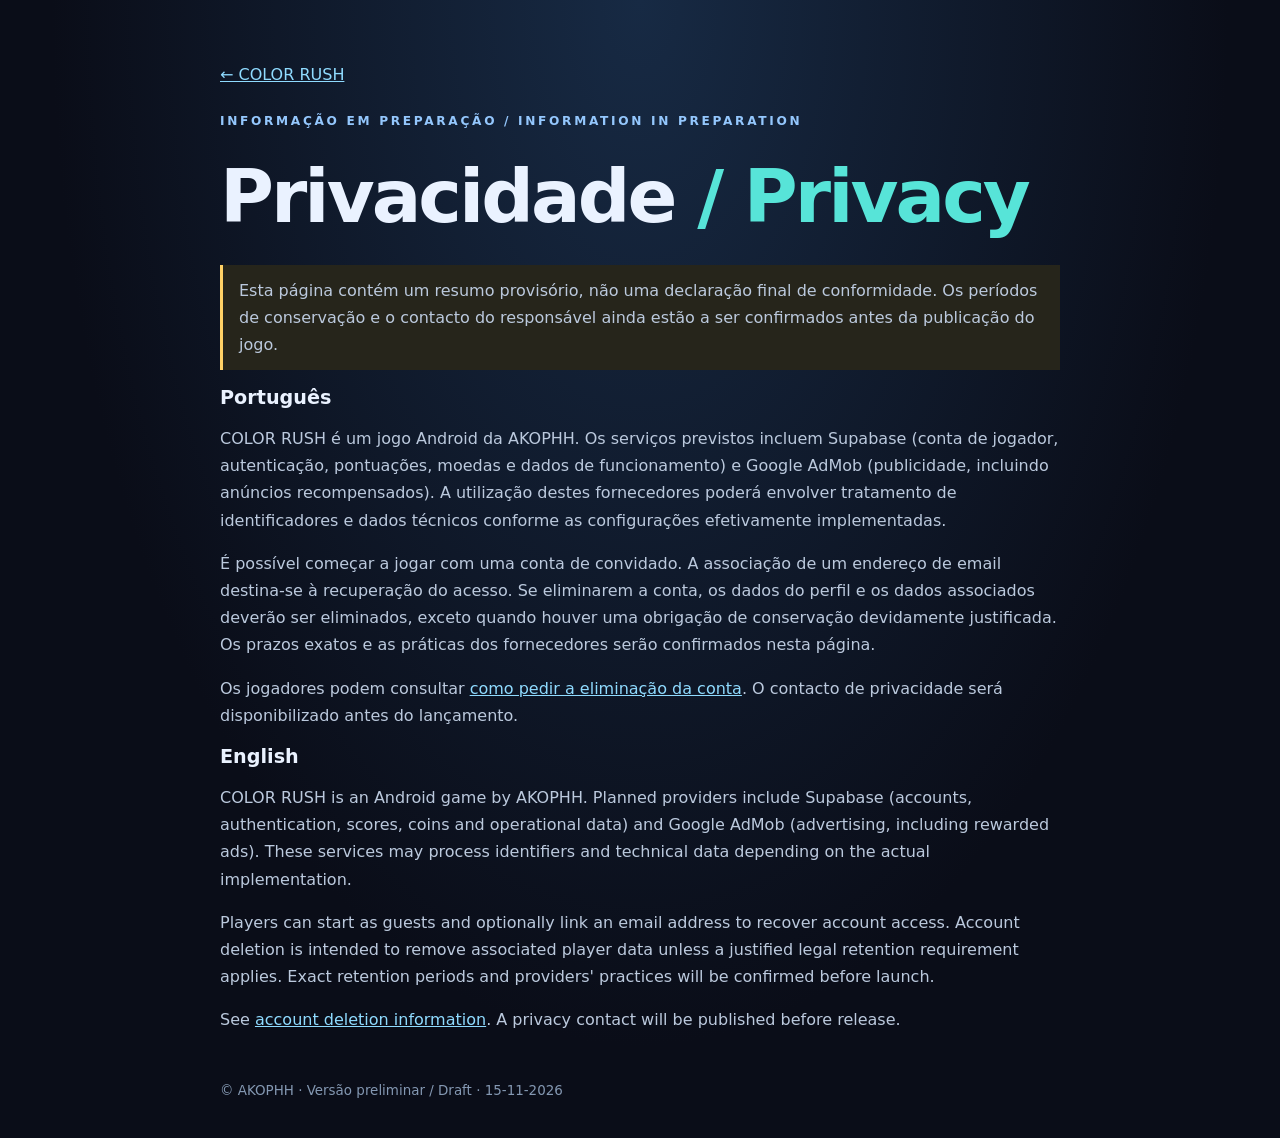
==== privacy.html @ 896869c4 "Prepare COLOR RUSH public support site: privacy.html" ====
<!doctype html><html lang="pt"><head><meta charset="utf-8"><meta name="viewport" content="width=device-width,initial-scale=1"><title>Privacidade / Privacy | COLOR RUSH</title><link rel="stylesheet" href="style.css"></head><body><main class="shell"><nav><a href="index.html">← COLOR RUSH</a></nav><div class="eyebrow">INFORMAÇÃO EM PREPARAÇÃO / INFORMATION IN PREPARATION</div><h1>Privacidade <span>/ Privacy</span></h1><p class="note">Esta página contém um resumo provisório, não uma declaração final de conformidade. Os períodos de conservação e o contacto do responsável ainda estão a ser confirmados antes da publicação do jogo.</p><h2>Português</h2><p>COLOR RUSH é um jogo Android da AKOPHH. Os serviços previstos incluem Supabase (conta de jogador, autenticação, pontuações, moedas e dados de funcionamento) e Google AdMob (publicidade, incluindo anúncios recompensados). A utilização destes fornecedores poderá envolver tratamento de identificadores e dados técnicos conforme as configurações efetivamente implementadas.</p><p>É possível começar a jogar com uma conta de convidado. A associação de um endereço de email destina-se à recuperação do acesso. Se eliminarem a conta, os dados do perfil e os dados associados deverão ser eliminados, exceto quando houver uma obrigação de conservação devidamente justificada. Os prazos exatos e as práticas dos fornecedores serão confirmados nesta página.</p><p>Os jogadores podem consultar <a href="delete-account.html">como pedir a eliminação da conta</a>. O contacto de privacidade será disponibilizado antes do lançamento.</p><h2>English</h2><p>COLOR RUSH is an Android game by AKOPHH. Planned providers include Supabase (accounts, authentication, scores, coins and operational data) and Google AdMob (advertising, including rewarded ads). These services may process identifiers and technical data depending on the actual implementation.</p><p>Players can start as guests and optionally link an email address to recover account access. Account deletion is intended to remove associated player data unless a justified legal retention requirement applies. Exact retention periods and providers' practices will be confirmed before launch.</p><p>See <a href="delete-account.html">account deletion information</a>. A privacy contact will be published before release.</p><footer>© AKOPHH · Versão preliminar / Draft · 15-11-2026</footer></main></body></html>
---- style.css ----
:root{color-scheme:dark;font-family:system-ui,-apple-system,Segoe UI,Roboto,sans-serif;background:#0a0d18;color:#eaf2ff}*{box-sizing:border-box}body{margin:0;background:radial-gradient(ellipse at top,#172a44 0%,#0a0d18 65%);min-height:100vh}.shell{width:min(840px,90%);margin:0 auto;padding:65px 0 40px}header{margin-bottom:32px}.eyebrow{color:#94c7fd;font-weight:700;letter-spacing:.22em;font-size:.76rem}h1{font-size:clamp(2.2rem,7vw,4.6rem);letter-spacing:-.04em;margin:.35em 0}h1 span{color:#57e4d8}h2{font-size:1.2rem}p,li{line-height:1.7;color:#bbc9dd}.cards{display:grid;grid-template-columns:repeat(auto-fit,minmax(260px,1fr));gap:16px}.cards a,.panel{background:#151e30;border:1px solid #31415c;border-radius:18px;padding:22px;color:inherit;text-decoration:none}.cards a:hover{border-color:#57e4d8}a{color:#8fdbff}footer{font-size:.84rem;color:#8498b2;margin-top:50px}nav{margin-bottom:30px}button,input{font:inherit;padding:13px;border-radius:9px}button{border:0;background:#57e4d8;color:#092327;font-weight:750;cursor:pointer}button:disabled{opacity:.45}input{background:#0d1524;border:1px solid #54627b;color:white;width:100%;margin:8px 0 16px}.note{border-left:3px solid #ffd166;padding:12px 16px;background:#26251b}.muted{font-size:.9rem}code{overflow-wrap:anywhere}
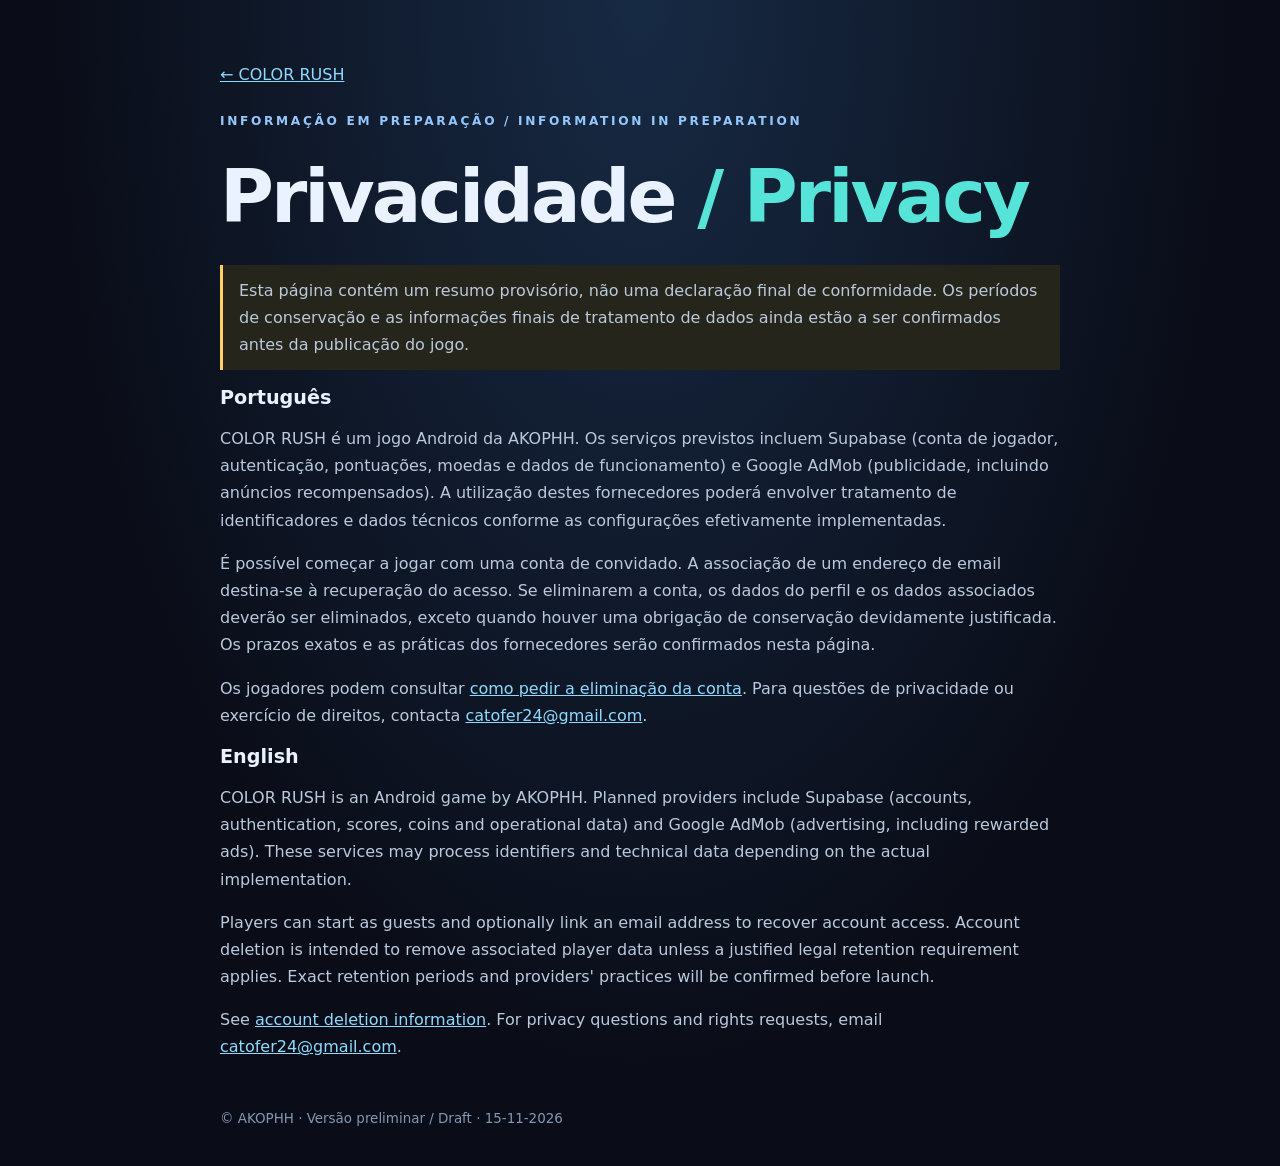
==== commit fc3295b4: "Add AKOPHH support contact and external account deletion request instructions" ====
--- a/privacy.html
+++ b/privacy.html
@@ -1 +1 @@
-<!doctype html><html lang="pt"><head><meta charset="utf-8"><meta name="viewport" content="width=device-width,initial-scale=1"><title>Privacidade / Privacy | COLOR RUSH</title><link rel="stylesheet" href="style.css"></head><body><main class="shell"><nav><a href="index.html">← COLOR RUSH</a></nav><div class="eyebrow">INFORMAÇÃO EM PREPARAÇÃO / INFORMATION IN PREPARATION</div><h1>Privacidade <span>/ Privacy</span></h1><p class="note">Esta página contém um resumo provisório, não uma declaração final de conformidade. Os períodos de conservação e o contacto do responsável ainda estão a ser confirmados antes da publicação do jogo.</p><h2>Português</h2><p>COLOR RUSH é um jogo Android da AKOPHH. Os serviços previstos incluem Supabase (conta de jogador, autenticação, pontuações, moedas e dados de funcionamento) e Google AdMob (publicidade, incluindo anúncios recompensados). A utilização destes fornecedores poderá envolver tratamento de identificadores e dados técnicos conforme as configurações efetivamente implementadas.</p><p>É possível começar a jogar com uma conta de convidado. A associação de um endereço de email destina-se à recuperação do acesso. Se eliminarem a conta, os dados do perfil e os dados associados deverão ser eliminados, exceto quando houver uma obrigação de conservação devidamente justificada. Os prazos exatos e as práticas dos fornecedores serão confirmados nesta página.</p><p>Os jogadores podem consultar <a href="delete-account.html">como pedir a eliminação da conta</a>. O contacto de privacidade será disponibilizado antes do lançamento.</p><h2>English</h2><p>COLOR RUSH is an Android game by AKOPHH. Planned providers include Supabase (accounts, authentication, scores, coins and operational data) and Google AdMob (advertising, including rewarded ads). These services may process identifiers and technical data depending on the actual implementation.</p><p>Players can start as guests and optionally link an email address to recover account access. Account deletion is intended to remove associated player data unless a justified legal retention requirement applies. Exact retention periods and providers' practices will be confirmed before launch.</p><p>See <a href="delete-account.html">account deletion information</a>. A privacy contact will be published before release.</p><footer>© AKOPHH · Versão preliminar / Draft · 15-11-2026</footer></main></body></html>+<!doctype html><html lang="pt"><head><meta charset="utf-8"><meta name="viewport" content="width=device-width,initial-scale=1"><title>Privacidade / Privacy | COLOR RUSH</title><link rel="stylesheet" href="style.css"></head><body><main class="shell"><nav><a href="index.html">← COLOR RUSH</a></nav><div class="eyebrow">INFORMAÇÃO EM PREPARAÇÃO / INFORMATION IN PREPARATION</div><h1>Privacidade <span>/ Privacy</span></h1><p class="note">Esta página contém um resumo provisório, não uma declaração final de conformidade. Os períodos de conservação e as informações finais de tratamento de dados ainda estão a ser confirmados antes da publicação do jogo.</p><h2>Português</h2><p>COLOR RUSH é um jogo Android da AKOPHH. Os serviços previstos incluem Supabase (conta de jogador, autenticação, pontuações, moedas e dados de funcionamento) e Google AdMob (publicidade, incluindo anúncios recompensados). A utilização destes fornecedores poderá envolver tratamento de identificadores e dados técnicos conforme as configurações efetivamente implementadas.</p><p>É possível começar a jogar com uma conta de convidado. A associação de um endereço de email destina-se à recuperação do acesso. Se eliminarem a conta, os dados do perfil e os dados associados deverão ser eliminados, exceto quando houver uma obrigação de conservação devidamente justificada. Os prazos exatos e as práticas dos fornecedores serão confirmados nesta página.</p><p>Os jogadores podem consultar <a href="delete-account.html">como pedir a eliminação da conta</a>. Para questões de privacidade ou exercício de direitos, contacta <a href="mailto:catofer24@gmail.com?subject=COLOR%20RUSH%20-%20Privacidade">catofer24@gmail.com</a>.</p><h2>English</h2><p>COLOR RUSH is an Android game by AKOPHH. Planned providers include Supabase (accounts, authentication, scores, coins and operational data) and Google AdMob (advertising, including rewarded ads). These services may process identifiers and technical data depending on the actual implementation.</p><p>Players can start as guests and optionally link an email address to recover account access. Account deletion is intended to remove associated player data unless a justified legal retention requirement applies. Exact retention periods and providers' practices will be confirmed before launch.</p><p>See <a href="delete-account.html">account deletion information</a>. For privacy questions and rights requests, email <a href="mailto:catofer24@gmail.com?subject=COLOR%20RUSH%20-%20Privacy">catofer24@gmail.com</a>.</p><footer>© AKOPHH · Versão preliminar / Draft · 15-11-2026</footer></main></body></html>
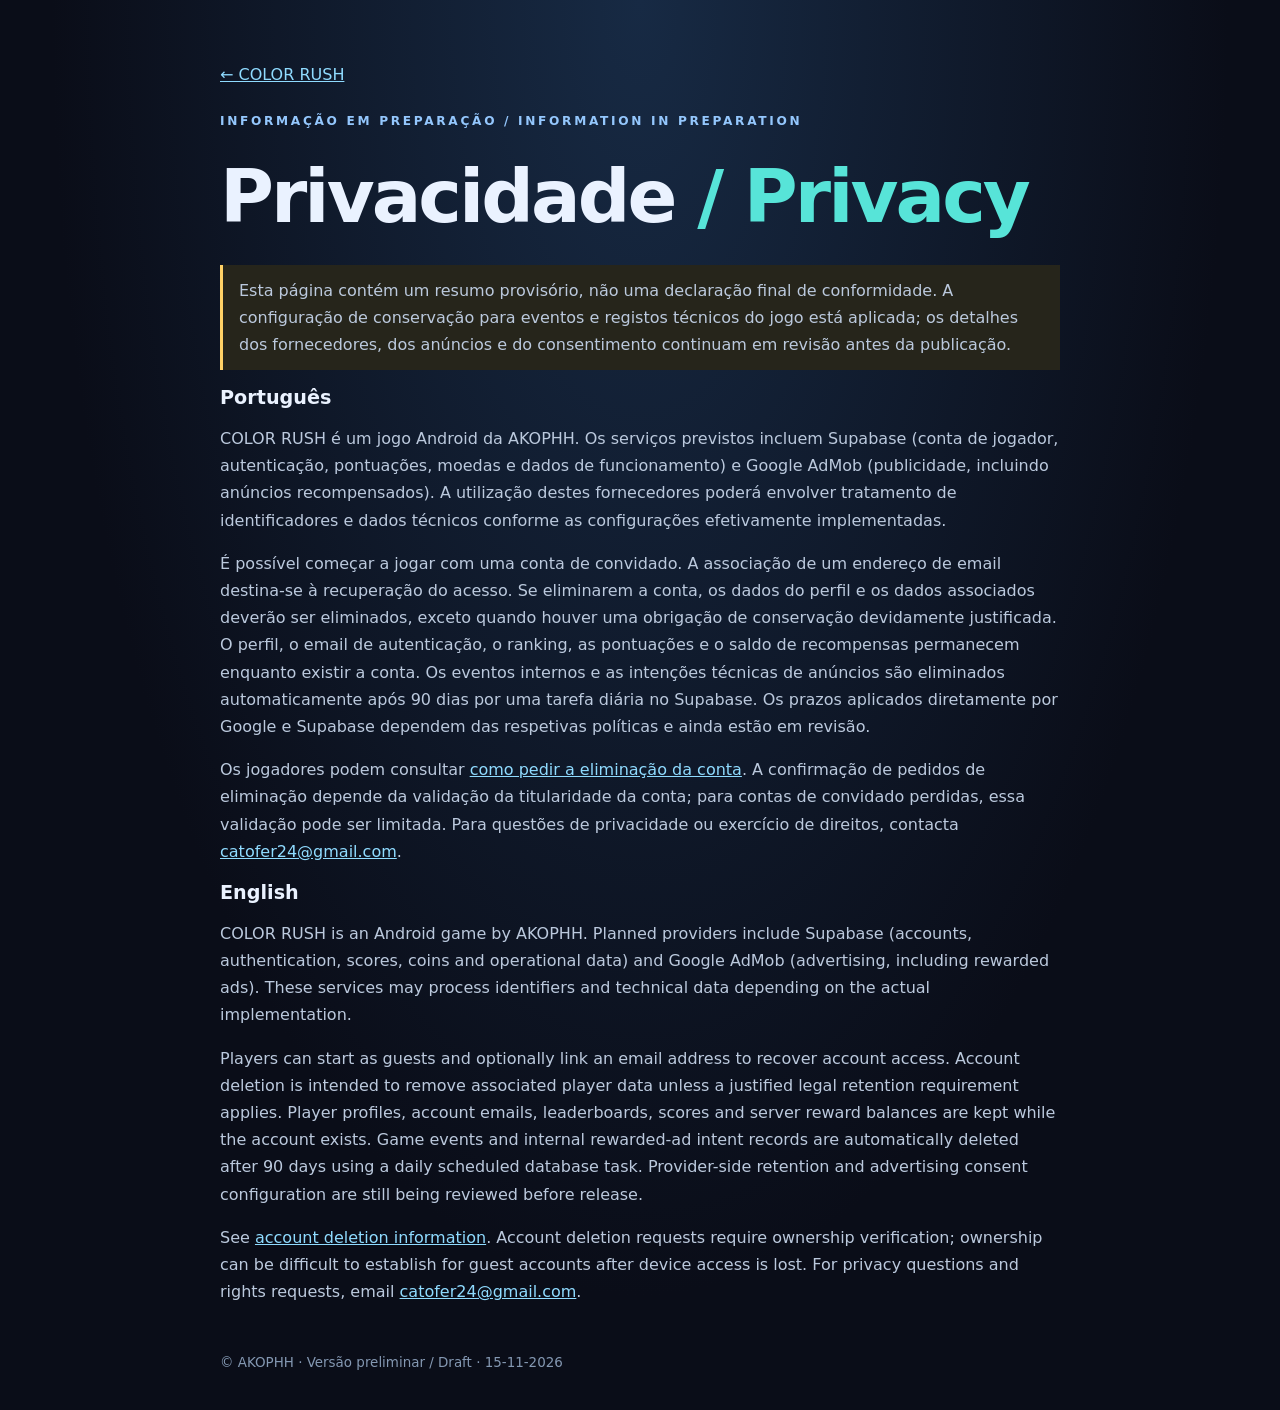
==== commit c38fbed0: "Document verified 90-day server retention and account lifecycle, keep policy provisional" ====
--- a/privacy.html
+++ b/privacy.html
@@ -1 +1 @@
-<!doctype html><html lang="pt"><head><meta charset="utf-8"><meta name="viewport" content="width=device-width,initial-scale=1"><title>Privacidade / Privacy | COLOR RUSH</title><link rel="stylesheet" href="style.css"></head><body><main class="shell"><nav><a href="index.html">← COLOR RUSH</a></nav><div class="eyebrow">INFORMAÇÃO EM PREPARAÇÃO / INFORMATION IN PREPARATION</div><h1>Privacidade <span>/ Privacy</span></h1><p class="note">Esta página contém um resumo provisório, não uma declaração final de conformidade. Os períodos de conservação e as informações finais de tratamento de dados ainda estão a ser confirmados antes da publicação do jogo.</p><h2>Português</h2><p>COLOR RUSH é um jogo Android da AKOPHH. Os serviços previstos incluem Supabase (conta de jogador, autenticação, pontuações, moedas e dados de funcionamento) e Google AdMob (publicidade, incluindo anúncios recompensados). A utilização destes fornecedores poderá envolver tratamento de identificadores e dados técnicos conforme as configurações efetivamente implementadas.</p><p>É possível começar a jogar com uma conta de convidado. A associação de um endereço de email destina-se à recuperação do acesso. Se eliminarem a conta, os dados do perfil e os dados associados deverão ser eliminados, exceto quando houver uma obrigação de conservação devidamente justificada. Os prazos exatos e as práticas dos fornecedores serão confirmados nesta página.</p><p>Os jogadores podem consultar <a href="delete-account.html">como pedir a eliminação da conta</a>. Para questões de privacidade ou exercício de direitos, contacta <a href="mailto:catofer24@gmail.com?subject=COLOR%20RUSH%20-%20Privacidade">catofer24@gmail.com</a>.</p><h2>English</h2><p>COLOR RUSH is an Android game by AKOPHH. Planned providers include Supabase (accounts, authentication, scores, coins and operational data) and Google AdMob (advertising, including rewarded ads). These services may process identifiers and technical data depending on the actual implementation.</p><p>Players can start as guests and optionally link an email address to recover account access. Account deletion is intended to remove associated player data unless a justified legal retention requirement applies. Exact retention periods and providers' practices will be confirmed before launch.</p><p>See <a href="delete-account.html">account deletion information</a>. For privacy questions and rights requests, email <a href="mailto:catofer24@gmail.com?subject=COLOR%20RUSH%20-%20Privacy">catofer24@gmail.com</a>.</p><footer>© AKOPHH · Versão preliminar / Draft · 15-11-2026</footer></main></body></html>+<!doctype html><html lang="pt"><head><meta charset="utf-8"><meta name="viewport" content="width=device-width,initial-scale=1"><title>Privacidade / Privacy | COLOR RUSH</title><link rel="stylesheet" href="style.css"></head><body><main class="shell"><nav><a href="index.html">← COLOR RUSH</a></nav><div class="eyebrow">INFORMAÇÃO EM PREPARAÇÃO / INFORMATION IN PREPARATION</div><h1>Privacidade <span>/ Privacy</span></h1><p class="note">Esta página contém um resumo provisório, não uma declaração final de conformidade. A configuração de conservação para eventos e registos técnicos do jogo está aplicada; os detalhes dos fornecedores, dos anúncios e do consentimento continuam em revisão antes da publicação.</p><h2>Português</h2><p>COLOR RUSH é um jogo Android da AKOPHH. Os serviços previstos incluem Supabase (conta de jogador, autenticação, pontuações, moedas e dados de funcionamento) e Google AdMob (publicidade, incluindo anúncios recompensados). A utilização destes fornecedores poderá envolver tratamento de identificadores e dados técnicos conforme as configurações efetivamente implementadas.</p><p>É possível começar a jogar com uma conta de convidado. A associação de um endereço de email destina-se à recuperação do acesso. Se eliminarem a conta, os dados do perfil e os dados associados deverão ser eliminados, exceto quando houver uma obrigação de conservação devidamente justificada. O perfil, o email de autenticação, o ranking, as pontuações e o saldo de recompensas permanecem enquanto existir a conta. Os eventos internos e as intenções técnicas de anúncios são eliminados automaticamente após 90 dias por uma tarefa diária no Supabase. Os prazos aplicados diretamente por Google e Supabase dependem das respetivas políticas e ainda estão em revisão.</p><p>Os jogadores podem consultar <a href="delete-account.html">como pedir a eliminação da conta</a>. A confirmação de pedidos de eliminação depende da validação da titularidade da conta; para contas de convidado perdidas, essa validação pode ser limitada. Para questões de privacidade ou exercício de direitos, contacta <a href="mailto:catofer24@gmail.com?subject=COLOR%20RUSH%20-%20Privacidade">catofer24@gmail.com</a>.</p><h2>English</h2><p>COLOR RUSH is an Android game by AKOPHH. Planned providers include Supabase (accounts, authentication, scores, coins and operational data) and Google AdMob (advertising, including rewarded ads). These services may process identifiers and technical data depending on the actual implementation.</p><p>Players can start as guests and optionally link an email address to recover account access. Account deletion is intended to remove associated player data unless a justified legal retention requirement applies. Player profiles, account emails, leaderboards, scores and server reward balances are kept while the account exists. Game events and internal rewarded-ad intent records are automatically deleted after 90 days using a daily scheduled database task. Provider-side retention and advertising consent configuration are still being reviewed before release.</p><p>See <a href="delete-account.html">account deletion information</a>. Account deletion requests require ownership verification; ownership can be difficult to establish for guest accounts after device access is lost. For privacy questions and rights requests, email <a href="mailto:catofer24@gmail.com?subject=COLOR%20RUSH%20-%20Privacy">catofer24@gmail.com</a>.</p><footer>© AKOPHH · Versão preliminar / Draft · 15-11-2026</footer></main></body></html>
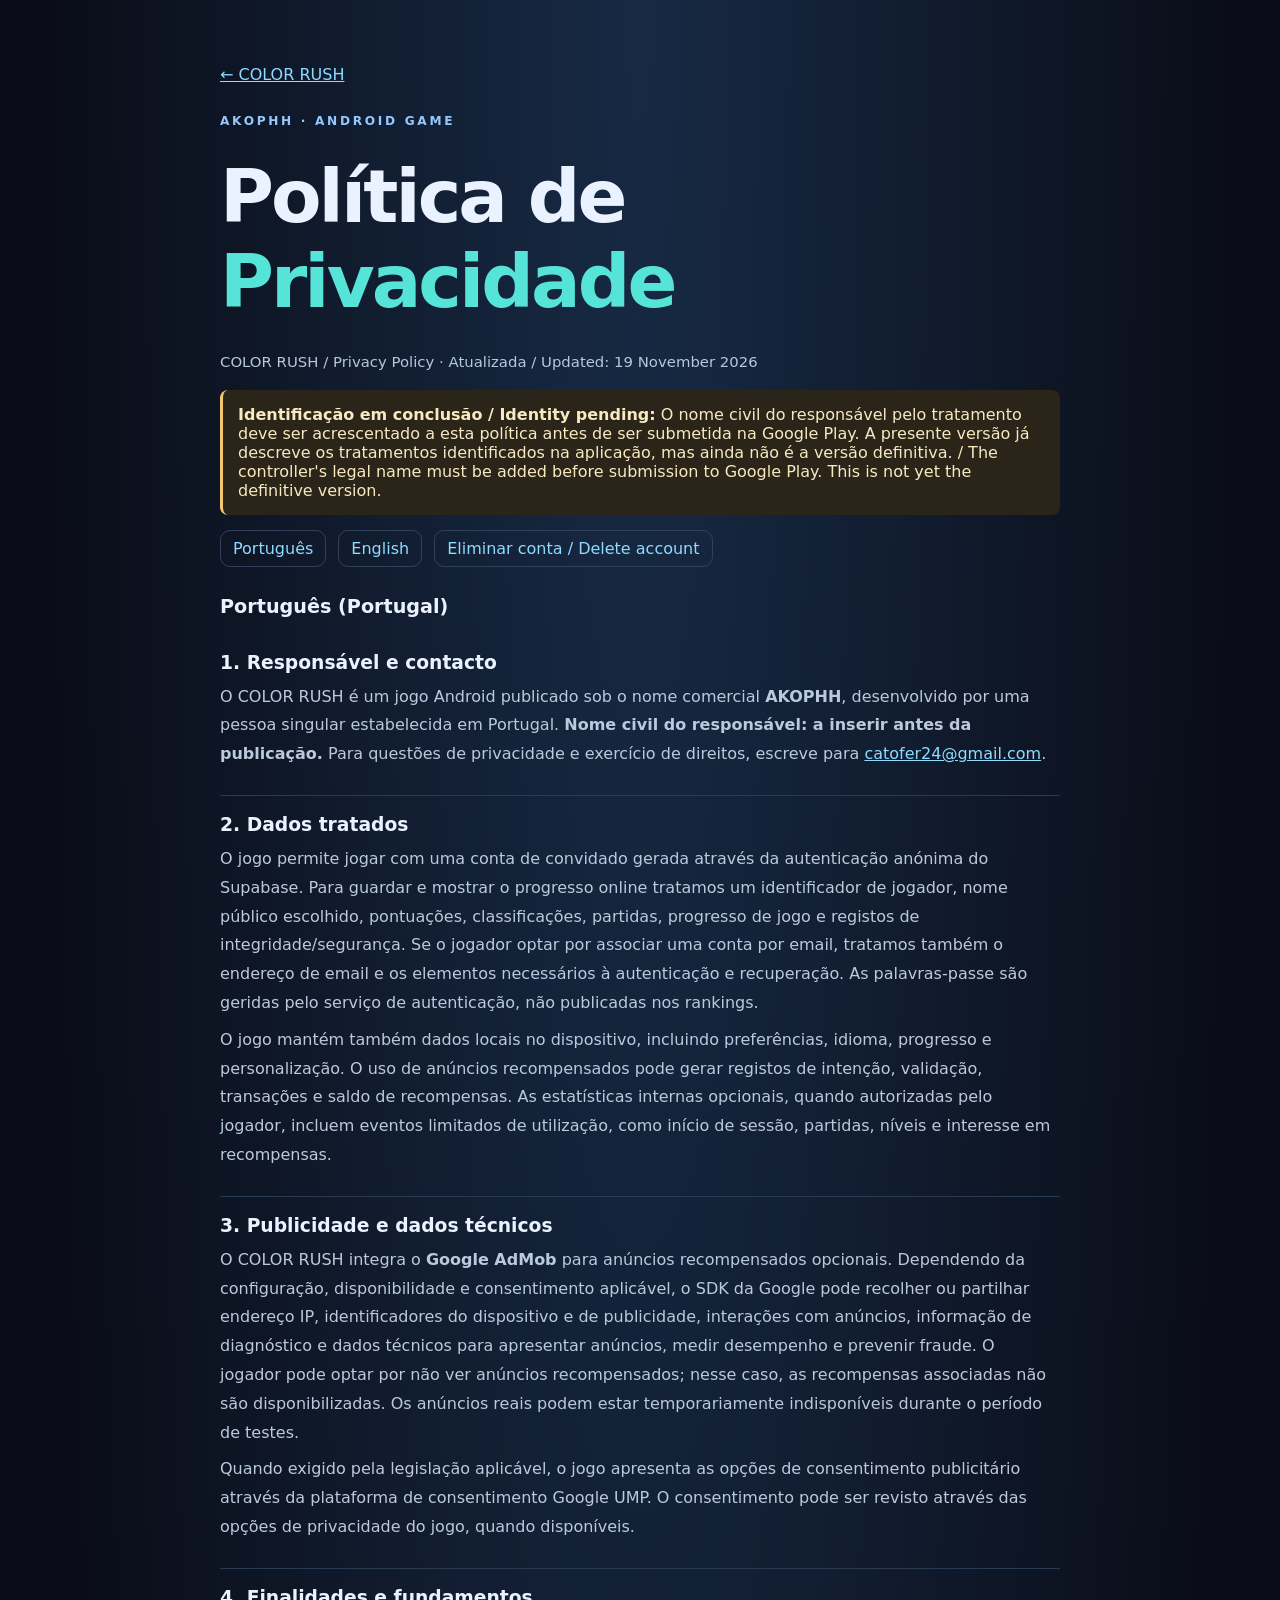
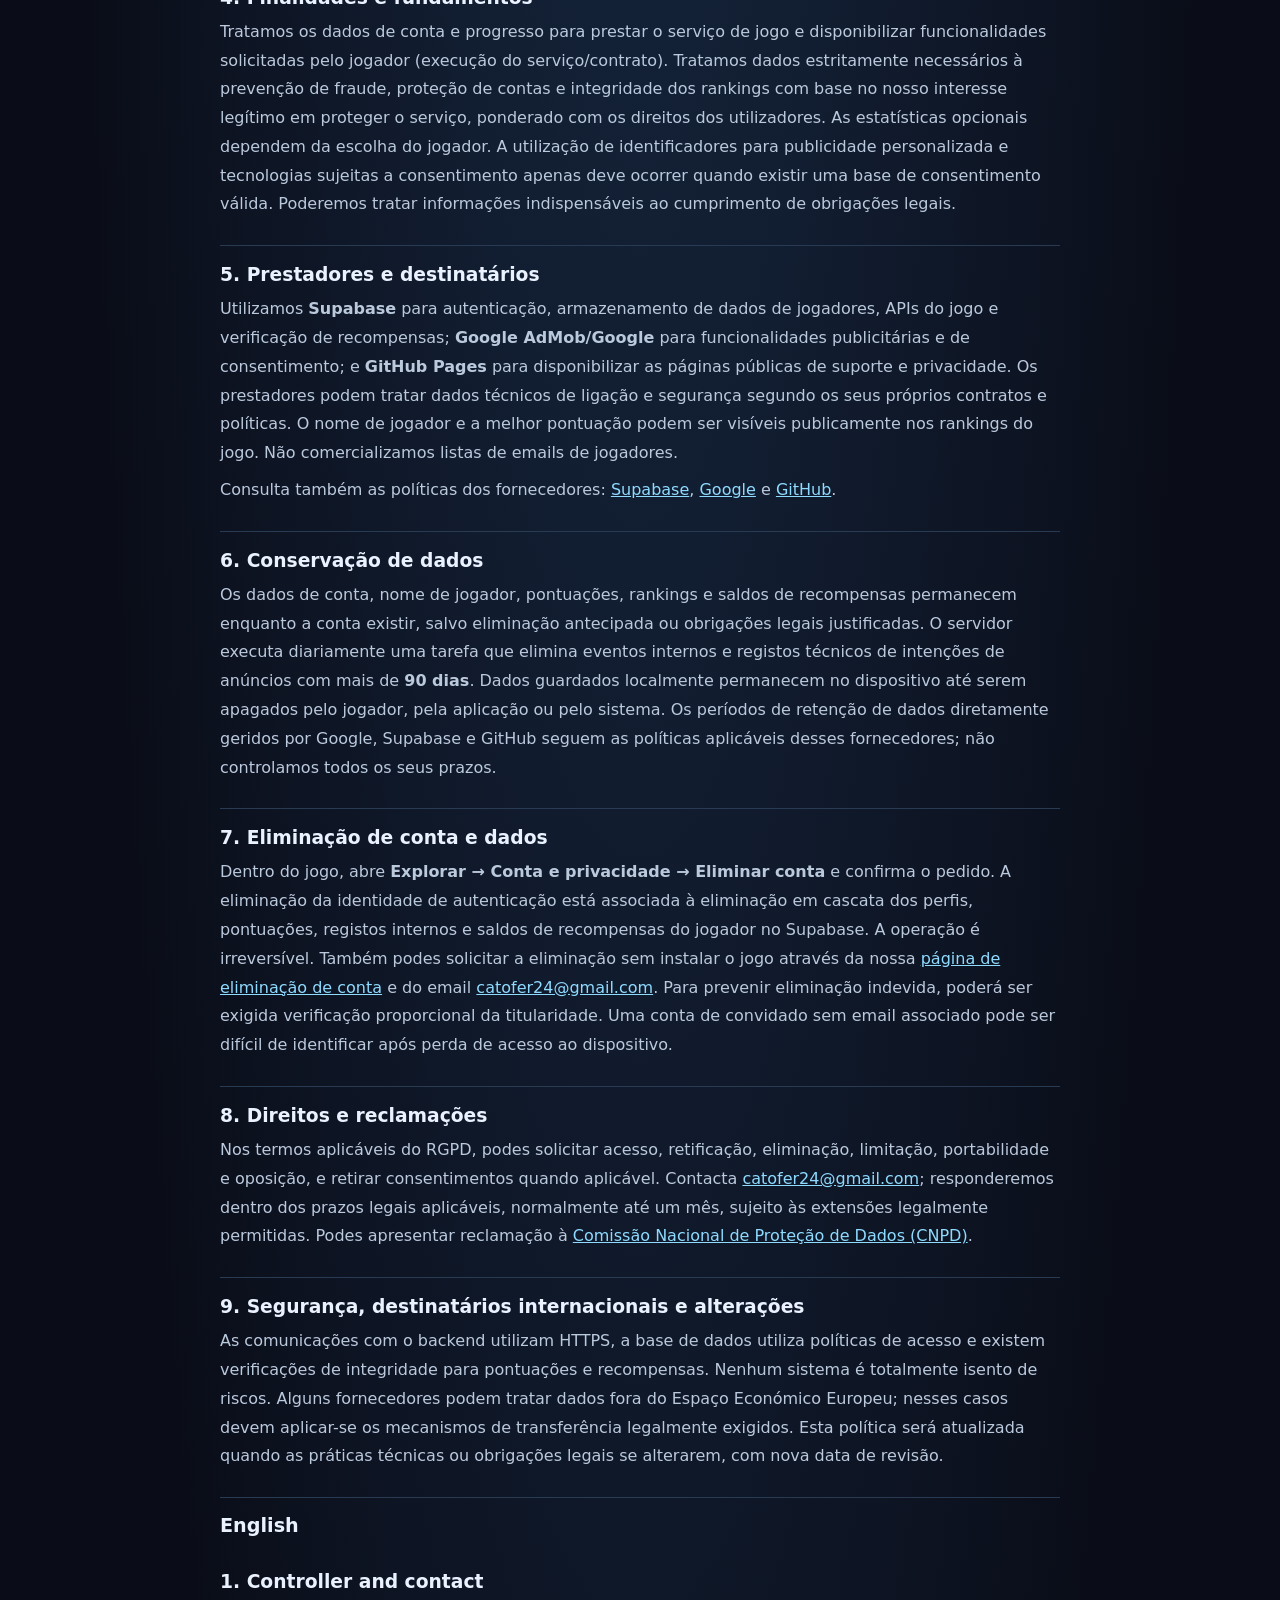
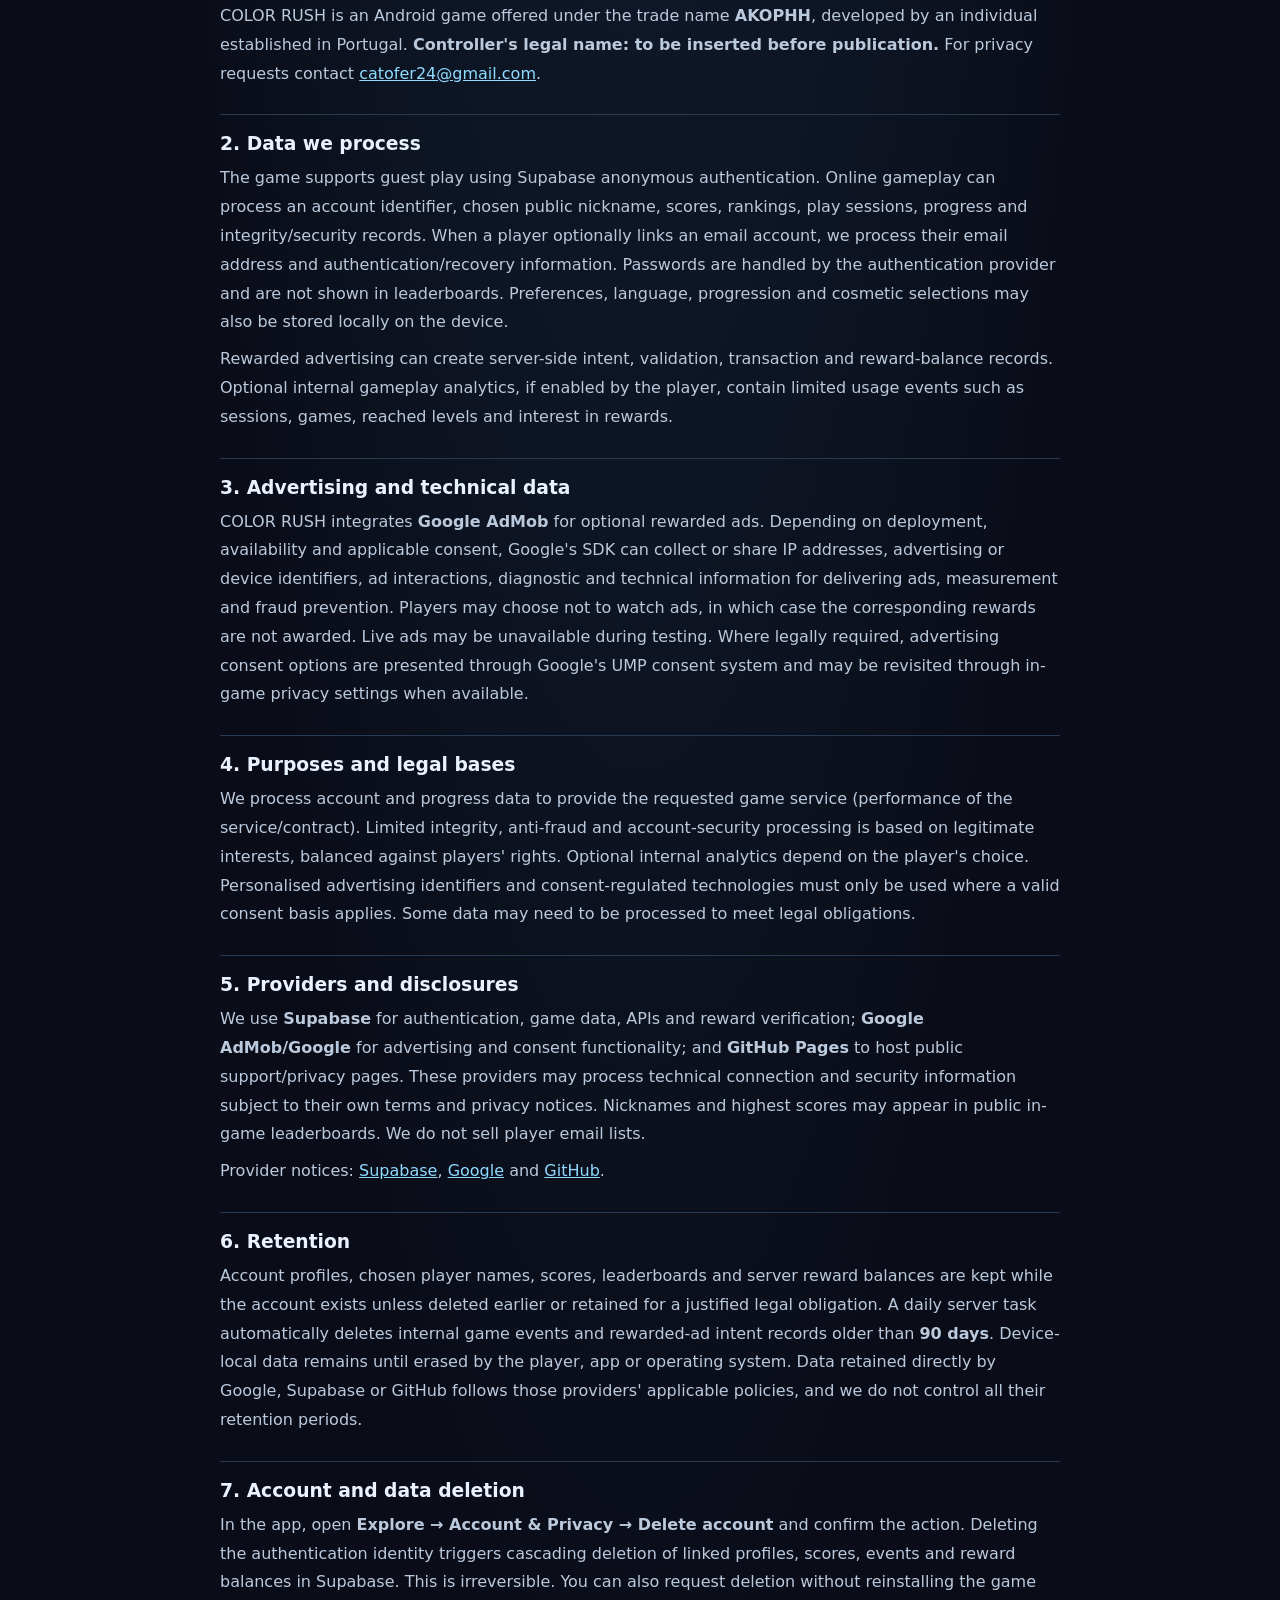
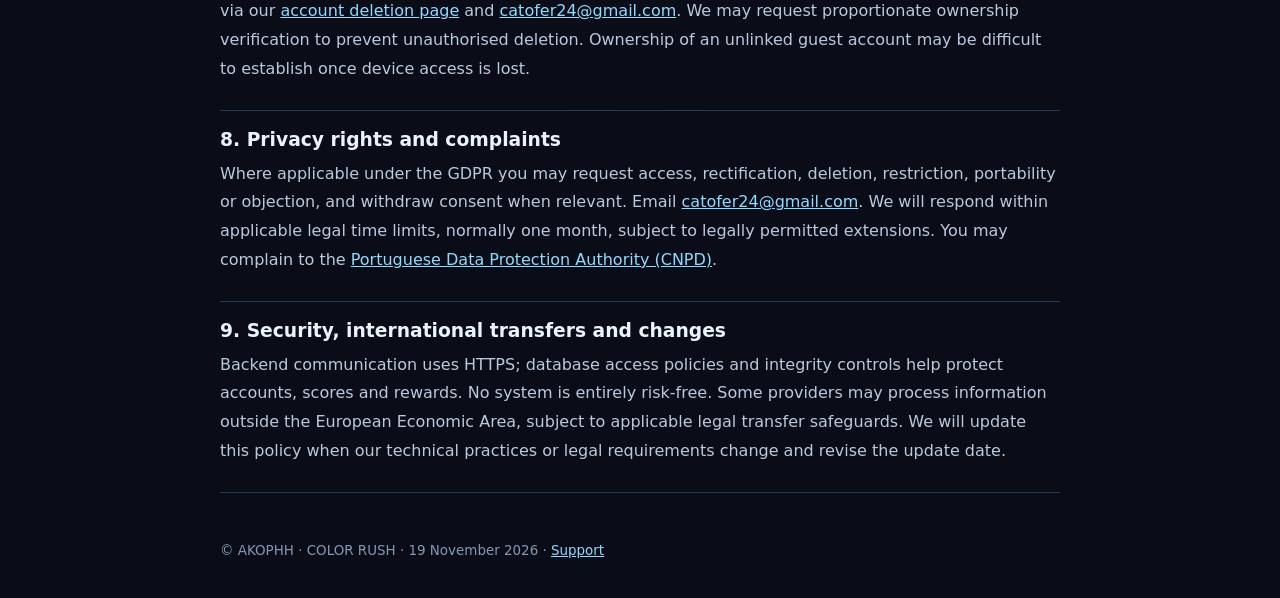
==== commit 90205d83: "Expand COLOR RUSH bilingual GDPR privacy notice based on audited data flows; flag controller identit" ====
--- a/privacy.html
+++ b/privacy.html
@@ -1 +1,51 @@
-<!doctype html><html lang="pt"><head><meta charset="utf-8"><meta name="viewport" content="width=device-width,initial-scale=1"><title>Privacidade / Privacy | COLOR RUSH</title><link rel="stylesheet" href="style.css"></head><body><main class="shell"><nav><a href="index.html">← COLOR RUSH</a></nav><div class="eyebrow">INFORMAÇÃO EM PREPARAÇÃO / INFORMATION IN PREPARATION</div><h1>Privacidade <span>/ Privacy</span></h1><p class="note">Esta página contém um resumo provisório, não uma declaração final de conformidade. A configuração de conservação para eventos e registos técnicos do jogo está aplicada; os detalhes dos fornecedores, dos anúncios e do consentimento continuam em revisão antes da publicação.</p><h2>Português</h2><p>COLOR RUSH é um jogo Android da AKOPHH. Os serviços previstos incluem Supabase (conta de jogador, autenticação, pontuações, moedas e dados de funcionamento) e Google AdMob (publicidade, incluindo anúncios recompensados). A utilização destes fornecedores poderá envolver tratamento de identificadores e dados técnicos conforme as configurações efetivamente implementadas.</p><p>É possível começar a jogar com uma conta de convidado. A associação de um endereço de email destina-se à recuperação do acesso. Se eliminarem a conta, os dados do perfil e os dados associados deverão ser eliminados, exceto quando houver uma obrigação de conservação devidamente justificada. O perfil, o email de autenticação, o ranking, as pontuações e o saldo de recompensas permanecem enquanto existir a conta. Os eventos internos e as intenções técnicas de anúncios são eliminados automaticamente após 90 dias por uma tarefa diária no Supabase. Os prazos aplicados diretamente por Google e Supabase dependem das respetivas políticas e ainda estão em revisão.</p><p>Os jogadores podem consultar <a href="delete-account.html">como pedir a eliminação da conta</a>. A confirmação de pedidos de eliminação depende da validação da titularidade da conta; para contas de convidado perdidas, essa validação pode ser limitada. Para questões de privacidade ou exercício de direitos, contacta <a href="mailto:catofer24@gmail.com?subject=COLOR%20RUSH%20-%20Privacidade">catofer24@gmail.com</a>.</p><h2>English</h2><p>COLOR RUSH is an Android game by AKOPHH. Planned providers include Supabase (accounts, authentication, scores, coins and operational data) and Google AdMob (advertising, including rewarded ads). These services may process identifiers and technical data depending on the actual implementation.</p><p>Players can start as guests and optionally link an email address to recover account access. Account deletion is intended to remove associated player data unless a justified legal retention requirement applies. Player profiles, account emails, leaderboards, scores and server reward balances are kept while the account exists. Game events and internal rewarded-ad intent records are automatically deleted after 90 days using a daily scheduled database task. Provider-side retention and advertising consent configuration are still being reviewed before release.</p><p>See <a href="delete-account.html">account deletion information</a>. Account deletion requests require ownership verification; ownership can be difficult to establish for guest accounts after device access is lost. For privacy questions and rights requests, email <a href="mailto:catofer24@gmail.com?subject=COLOR%20RUSH%20-%20Privacy">catofer24@gmail.com</a>.</p><footer>© AKOPHH · Versão preliminar / Draft · 15-11-2026</footer></main></body></html>+<!doctype html>
+<html lang="pt">
+<head>
+<meta charset="utf-8"><meta name="viewport" content="width=device-width,initial-scale=1">
+<meta name="referrer" content="strict-origin-when-cross-origin">
+<title>Política de privacidade / Privacy Policy | COLOR RUSH — AKOPHH</title>
+<meta name="description" content="Política de privacidade do jogo Android COLOR RUSH, da AKOPHH.">
+<link rel="stylesheet" href="style.css">
+<style>
+.policy-nav{display:flex;gap:12px;flex-wrap:wrap;margin:15px 0 28px}
+.policy-nav a{padding:8px 12px;border:1px solid #31415c;border-radius:10px;text-decoration:none}
+.policy-section{padding:18px 0;border-bottom:1px solid #293b53}
+.policy-section h3{margin:0 0 10px;color:#eaf2ff}
+.policy-section p,.policy-section li{margin:8px 0;line-height:1.8}
+.policy-meta{font-size:.93rem;color:#b7c7dc}
+.policy-alert{border-left:3px solid #f4c66f;background:#2a2419;padding:15px;border-radius:8px;color:#f8e9c0}
+</style>
+</head>
+<body><main class="shell">
+<nav><a href="index.html">← COLOR RUSH</a></nav>
+<div class="eyebrow">AKOPHH · ANDROID GAME</div>
+<h1>Política de <span>Privacidade</span></h1>
+<p class="policy-meta">COLOR RUSH / Privacy Policy · Atualizada / Updated: 19 November 2026</p>
+<div class="policy-alert"><strong>Identificação em conclusão / Identity pending:</strong> O nome civil do responsável pelo tratamento deve ser acrescentado a esta política antes de ser submetida na Google Play. A presente versão já descreve os tratamentos identificados na aplicação, mas ainda não é a versão definitiva. / The controller's legal name must be added before submission to Google Play. This is not yet the definitive version.</div>
+<div class="policy-nav"><a href="#portugues">Português</a><a href="#english">English</a><a href="delete-account.html">Eliminar conta / Delete account</a></div>
+<section id="portugues">
+<h2>Português (Portugal)</h2>
+<div class="policy-section"><h3>1. Responsável e contacto</h3><p>O COLOR RUSH é um jogo Android publicado sob o nome comercial <strong>AKOPHH</strong>, desenvolvido por uma pessoa singular estabelecida em Portugal. <strong>Nome civil do responsável: a inserir antes da publicação.</strong> Para questões de privacidade e exercício de direitos, escreve para <a href="mailto:catofer24@gmail.com?subject=COLOR%20RUSH%20-%20Privacidade">catofer24@gmail.com</a>.</p></div>
+<div class="policy-section"><h3>2. Dados tratados</h3><p>O jogo permite jogar com uma conta de convidado gerada através da autenticação anónima do Supabase. Para guardar e mostrar o progresso online tratamos um identificador de jogador, nome público escolhido, pontuações, classificações, partidas, progresso de jogo e registos de integridade/segurança. Se o jogador optar por associar uma conta por email, tratamos também o endereço de email e os elementos necessários à autenticação e recuperação. As palavras-passe são geridas pelo serviço de autenticação, não publicadas nos rankings.</p><p>O jogo mantém também dados locais no dispositivo, incluindo preferências, idioma, progresso e personalização. O uso de anúncios recompensados pode gerar registos de intenção, validação, transações e saldo de recompensas. As estatísticas internas opcionais, quando autorizadas pelo jogador, incluem eventos limitados de utilização, como início de sessão, partidas, níveis e interesse em recompensas.</p></div>
+<div class="policy-section"><h3>3. Publicidade e dados técnicos</h3><p>O COLOR RUSH integra o <strong>Google AdMob</strong> para anúncios recompensados opcionais. Dependendo da configuração, disponibilidade e consentimento aplicável, o SDK da Google pode recolher ou partilhar endereço IP, identificadores do dispositivo e de publicidade, interações com anúncios, informação de diagnóstico e dados técnicos para apresentar anúncios, medir desempenho e prevenir fraude. O jogador pode optar por não ver anúncios recompensados; nesse caso, as recompensas associadas não são disponibilizadas. Os anúncios reais podem estar temporariamente indisponíveis durante o período de testes.</p><p>Quando exigido pela legislação aplicável, o jogo apresenta as opções de consentimento publicitário através da plataforma de consentimento Google UMP. O consentimento pode ser revisto através das opções de privacidade do jogo, quando disponíveis.</p></div>
+<div class="policy-section"><h3>4. Finalidades e fundamentos</h3><p>Tratamos os dados de conta e progresso para prestar o serviço de jogo e disponibilizar funcionalidades solicitadas pelo jogador (execução do serviço/contrato). Tratamos dados estritamente necessários à prevenção de fraude, proteção de contas e integridade dos rankings com base no nosso interesse legítimo em proteger o serviço, ponderado com os direitos dos utilizadores. As estatísticas opcionais dependem da escolha do jogador. A utilização de identificadores para publicidade personalizada e tecnologias sujeitas a consentimento apenas deve ocorrer quando existir uma base de consentimento válida. Poderemos tratar informações indispensáveis ao cumprimento de obrigações legais.</p></div>
+<div class="policy-section"><h3>5. Prestadores e destinatários</h3><p>Utilizamos <strong>Supabase</strong> para autenticação, armazenamento de dados de jogadores, APIs do jogo e verificação de recompensas; <strong>Google AdMob/Google</strong> para funcionalidades publicitárias e de consentimento; e <strong>GitHub Pages</strong> para disponibilizar as páginas públicas de suporte e privacidade. Os prestadores podem tratar dados técnicos de ligação e segurança segundo os seus próprios contratos e políticas. O nome de jogador e a melhor pontuação podem ser visíveis publicamente nos rankings do jogo. Não comercializamos listas de emails de jogadores.</p><p>Consulta também as políticas dos fornecedores: <a href="https://supabase.com/privacy" target="_blank" rel="noopener noreferrer">Supabase</a>, <a href="https://policies.google.com/privacy" target="_blank" rel="noopener noreferrer">Google</a> e <a href="https://docs.github.com/en/site-policy/privacy-policies/github-general-privacy-statement" target="_blank" rel="noopener noreferrer">GitHub</a>.</p></div>
+<div class="policy-section"><h3>6. Conservação de dados</h3><p>Os dados de conta, nome de jogador, pontuações, rankings e saldos de recompensas permanecem enquanto a conta existir, salvo eliminação antecipada ou obrigações legais justificadas. O servidor executa diariamente uma tarefa que elimina eventos internos e registos técnicos de intenções de anúncios com mais de <strong>90 dias</strong>. Dados guardados localmente permanecem no dispositivo até serem apagados pelo jogador, pela aplicação ou pelo sistema. Os períodos de retenção de dados diretamente geridos por Google, Supabase e GitHub seguem as políticas aplicáveis desses fornecedores; não controlamos todos os seus prazos.</p></div>
+<div class="policy-section"><h3>7. Eliminação de conta e dados</h3><p>Dentro do jogo, abre <strong>Explorar → Conta e privacidade → Eliminar conta</strong> e confirma o pedido. A eliminação da identidade de autenticação está associada à eliminação em cascata dos perfis, pontuações, registos internos e saldos de recompensas do jogador no Supabase. A operação é irreversível. Também podes solicitar a eliminação sem instalar o jogo através da nossa <a href="delete-account.html">página de eliminação de conta</a> e do email <a href="mailto:catofer24@gmail.com?subject=COLOR%20RUSH%20-%20Eliminar%20conta">catofer24@gmail.com</a>. Para prevenir eliminação indevida, poderá ser exigida verificação proporcional da titularidade. Uma conta de convidado sem email associado pode ser difícil de identificar após perda de acesso ao dispositivo.</p></div>
+<div class="policy-section"><h3>8. Direitos e reclamações</h3><p>Nos termos aplicáveis do RGPD, podes solicitar acesso, retificação, eliminação, limitação, portabilidade e oposição, e retirar consentimentos quando aplicável. Contacta <a href="mailto:catofer24@gmail.com?subject=COLOR%20RUSH%20-%20Direitos%20RGPD">catofer24@gmail.com</a>; responderemos dentro dos prazos legais aplicáveis, normalmente até um mês, sujeito às extensões legalmente permitidas. Podes apresentar reclamação à <a href="https://www.cnpd.pt/" target="_blank" rel="noopener noreferrer">Comissão Nacional de Proteção de Dados (CNPD)</a>.</p></div>
+<div class="policy-section"><h3>9. Segurança, destinatários internacionais e alterações</h3><p>As comunicações com o backend utilizam HTTPS, a base de dados utiliza políticas de acesso e existem verificações de integridade para pontuações e recompensas. Nenhum sistema é totalmente isento de riscos. Alguns fornecedores podem tratar dados fora do Espaço Económico Europeu; nesses casos devem aplicar-se os mecanismos de transferência legalmente exigidos. Esta política será atualizada quando as práticas técnicas ou obrigações legais se alterarem, com nova data de revisão.</p></div>
+</section>
+<section id="english">
+<h2>English</h2>
+<div class="policy-section"><h3>1. Controller and contact</h3><p>COLOR RUSH is an Android game offered under the trade name <strong>AKOPHH</strong>, developed by an individual established in Portugal. <strong>Controller's legal name: to be inserted before publication.</strong> For privacy requests contact <a href="mailto:catofer24@gmail.com?subject=COLOR%20RUSH%20-%20Privacy">catofer24@gmail.com</a>.</p></div>
+<div class="policy-section"><h3>2. Data we process</h3><p>The game supports guest play using Supabase anonymous authentication. Online gameplay can process an account identifier, chosen public nickname, scores, rankings, play sessions, progress and integrity/security records. When a player optionally links an email account, we process their email address and authentication/recovery information. Passwords are handled by the authentication provider and are not shown in leaderboards. Preferences, language, progression and cosmetic selections may also be stored locally on the device.</p><p>Rewarded advertising can create server-side intent, validation, transaction and reward-balance records. Optional internal gameplay analytics, if enabled by the player, contain limited usage events such as sessions, games, reached levels and interest in rewards.</p></div>
+<div class="policy-section"><h3>3. Advertising and technical data</h3><p>COLOR RUSH integrates <strong>Google AdMob</strong> for optional rewarded ads. Depending on deployment, availability and applicable consent, Google's SDK can collect or share IP addresses, advertising or device identifiers, ad interactions, diagnostic and technical information for delivering ads, measurement and fraud prevention. Players may choose not to watch ads, in which case the corresponding rewards are not awarded. Live ads may be unavailable during testing. Where legally required, advertising consent options are presented through Google's UMP consent system and may be revisited through in-game privacy settings when available.</p></div>
+<div class="policy-section"><h3>4. Purposes and legal bases</h3><p>We process account and progress data to provide the requested game service (performance of the service/contract). Limited integrity, anti-fraud and account-security processing is based on legitimate interests, balanced against players' rights. Optional internal analytics depend on the player's choice. Personalised advertising identifiers and consent-regulated technologies must only be used where a valid consent basis applies. Some data may need to be processed to meet legal obligations.</p></div>
+<div class="policy-section"><h3>5. Providers and disclosures</h3><p>We use <strong>Supabase</strong> for authentication, game data, APIs and reward verification; <strong>Google AdMob/Google</strong> for advertising and consent functionality; and <strong>GitHub Pages</strong> to host public support/privacy pages. These providers may process technical connection and security information subject to their own terms and privacy notices. Nicknames and highest scores may appear in public in-game leaderboards. We do not sell player email lists.</p><p>Provider notices: <a href="https://supabase.com/privacy" target="_blank" rel="noopener noreferrer">Supabase</a>, <a href="https://policies.google.com/privacy" target="_blank" rel="noopener noreferrer">Google</a> and <a href="https://docs.github.com/en/site-policy/privacy-policies/github-general-privacy-statement" target="_blank" rel="noopener noreferrer">GitHub</a>.</p></div>
+<div class="policy-section"><h3>6. Retention</h3><p>Account profiles, chosen player names, scores, leaderboards and server reward balances are kept while the account exists unless deleted earlier or retained for a justified legal obligation. A daily server task automatically deletes internal game events and rewarded-ad intent records older than <strong>90 days</strong>. Device-local data remains until erased by the player, app or operating system. Data retained directly by Google, Supabase or GitHub follows those providers' applicable policies, and we do not control all their retention periods.</p></div>
+<div class="policy-section"><h3>7. Account and data deletion</h3><p>In the app, open <strong>Explore → Account &amp; Privacy → Delete account</strong> and confirm the action. Deleting the authentication identity triggers cascading deletion of linked profiles, scores, events and reward balances in Supabase. This is irreversible. You can also request deletion without reinstalling the game via our <a href="delete-account.html">account deletion page</a> and <a href="mailto:catofer24@gmail.com?subject=COLOR%20RUSH%20-%20Account%20deletion">catofer24@gmail.com</a>. We may request proportionate ownership verification to prevent unauthorised deletion. Ownership of an unlinked guest account may be difficult to establish once device access is lost.</p></div>
+<div class="policy-section"><h3>8. Privacy rights and complaints</h3><p>Where applicable under the GDPR you may request access, rectification, deletion, restriction, portability or objection, and withdraw consent when relevant. Email <a href="mailto:catofer24@gmail.com?subject=COLOR%20RUSH%20-%20GDPR%20request">catofer24@gmail.com</a>. We will respond within applicable legal time limits, normally one month, subject to legally permitted extensions. You may complain to the <a href="https://www.cnpd.pt/" target="_blank" rel="noopener noreferrer">Portuguese Data Protection Authority (CNPD)</a>.</p></div>
+<div class="policy-section"><h3>9. Security, international transfers and changes</h3><p>Backend communication uses HTTPS; database access policies and integrity controls help protect accounts, scores and rewards. No system is entirely risk-free. Some providers may process information outside the European Economic Area, subject to applicable legal transfer safeguards. We will update this policy when our technical practices or legal requirements change and revise the update date.</p></div>
+</section>
+<footer>© AKOPHH · COLOR RUSH · 19 November 2026 · <a href="support.html">Support</a></footer>
+</main></body></html>
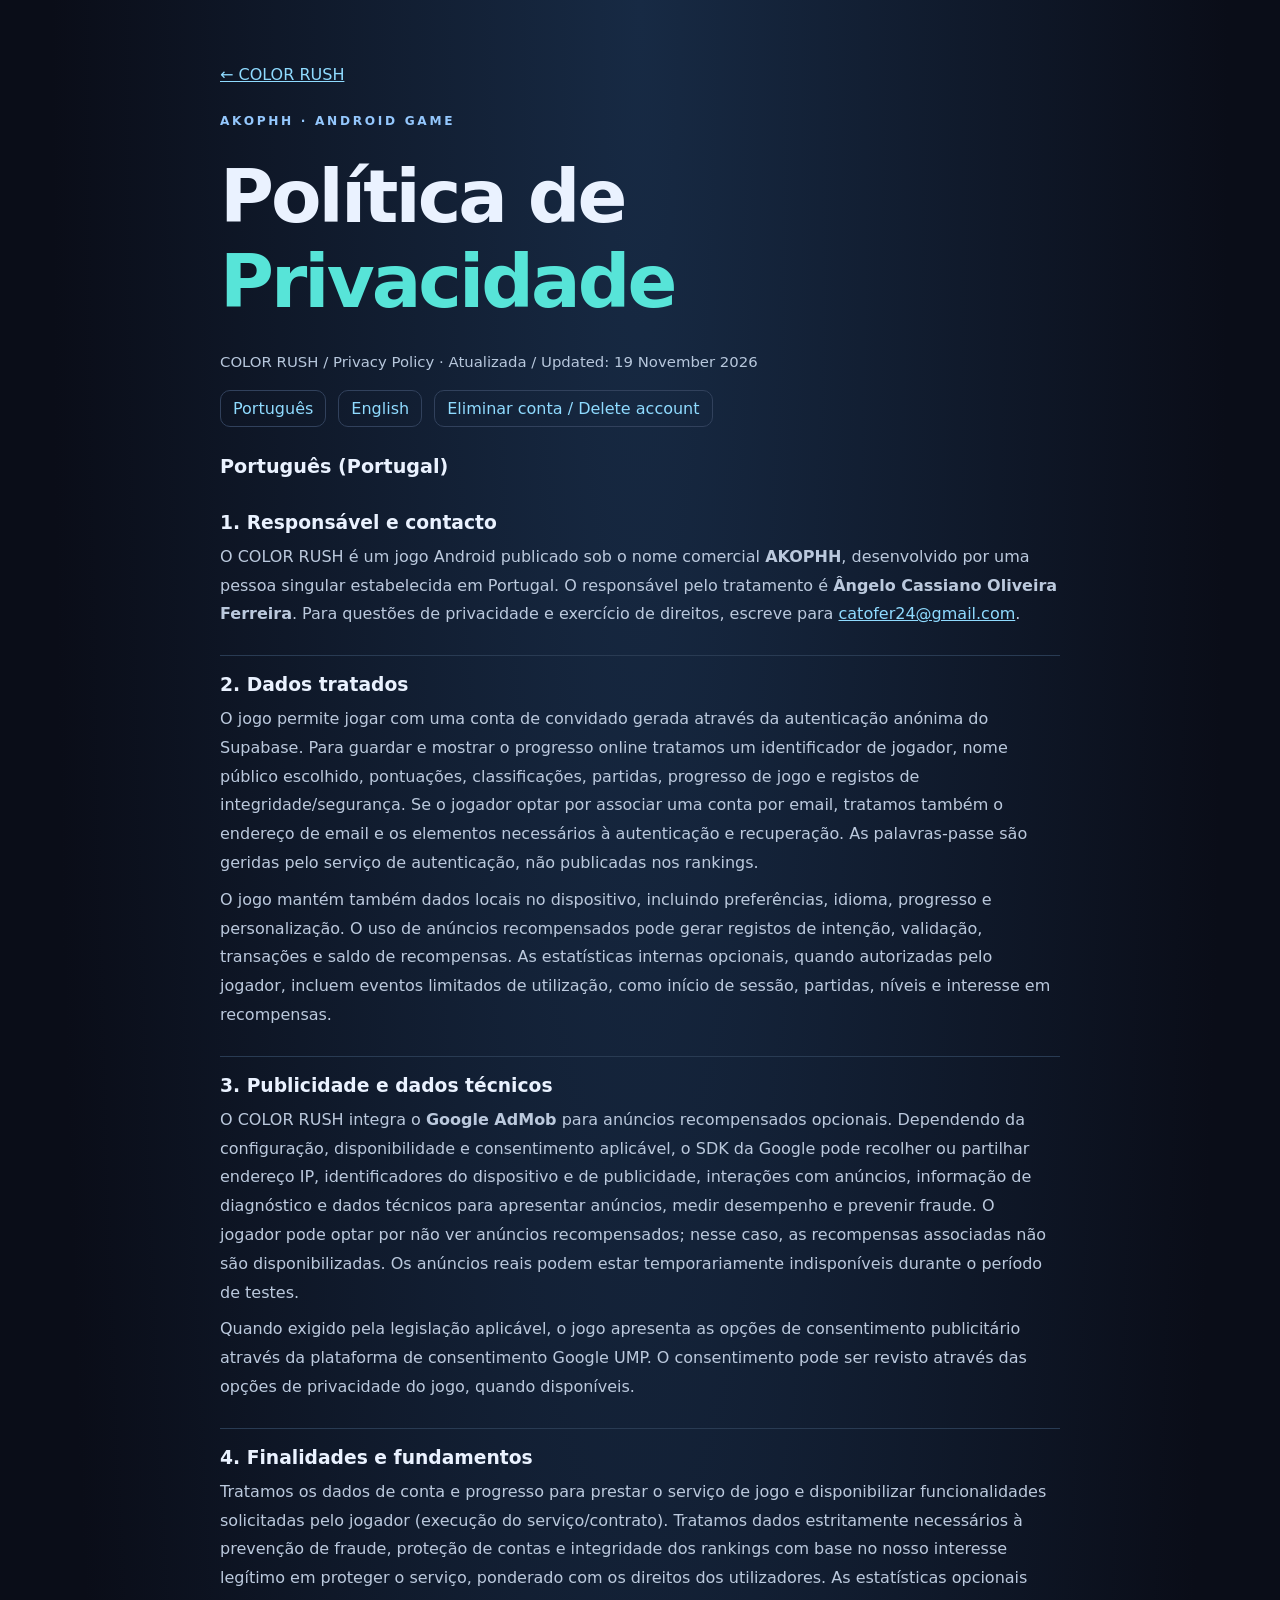
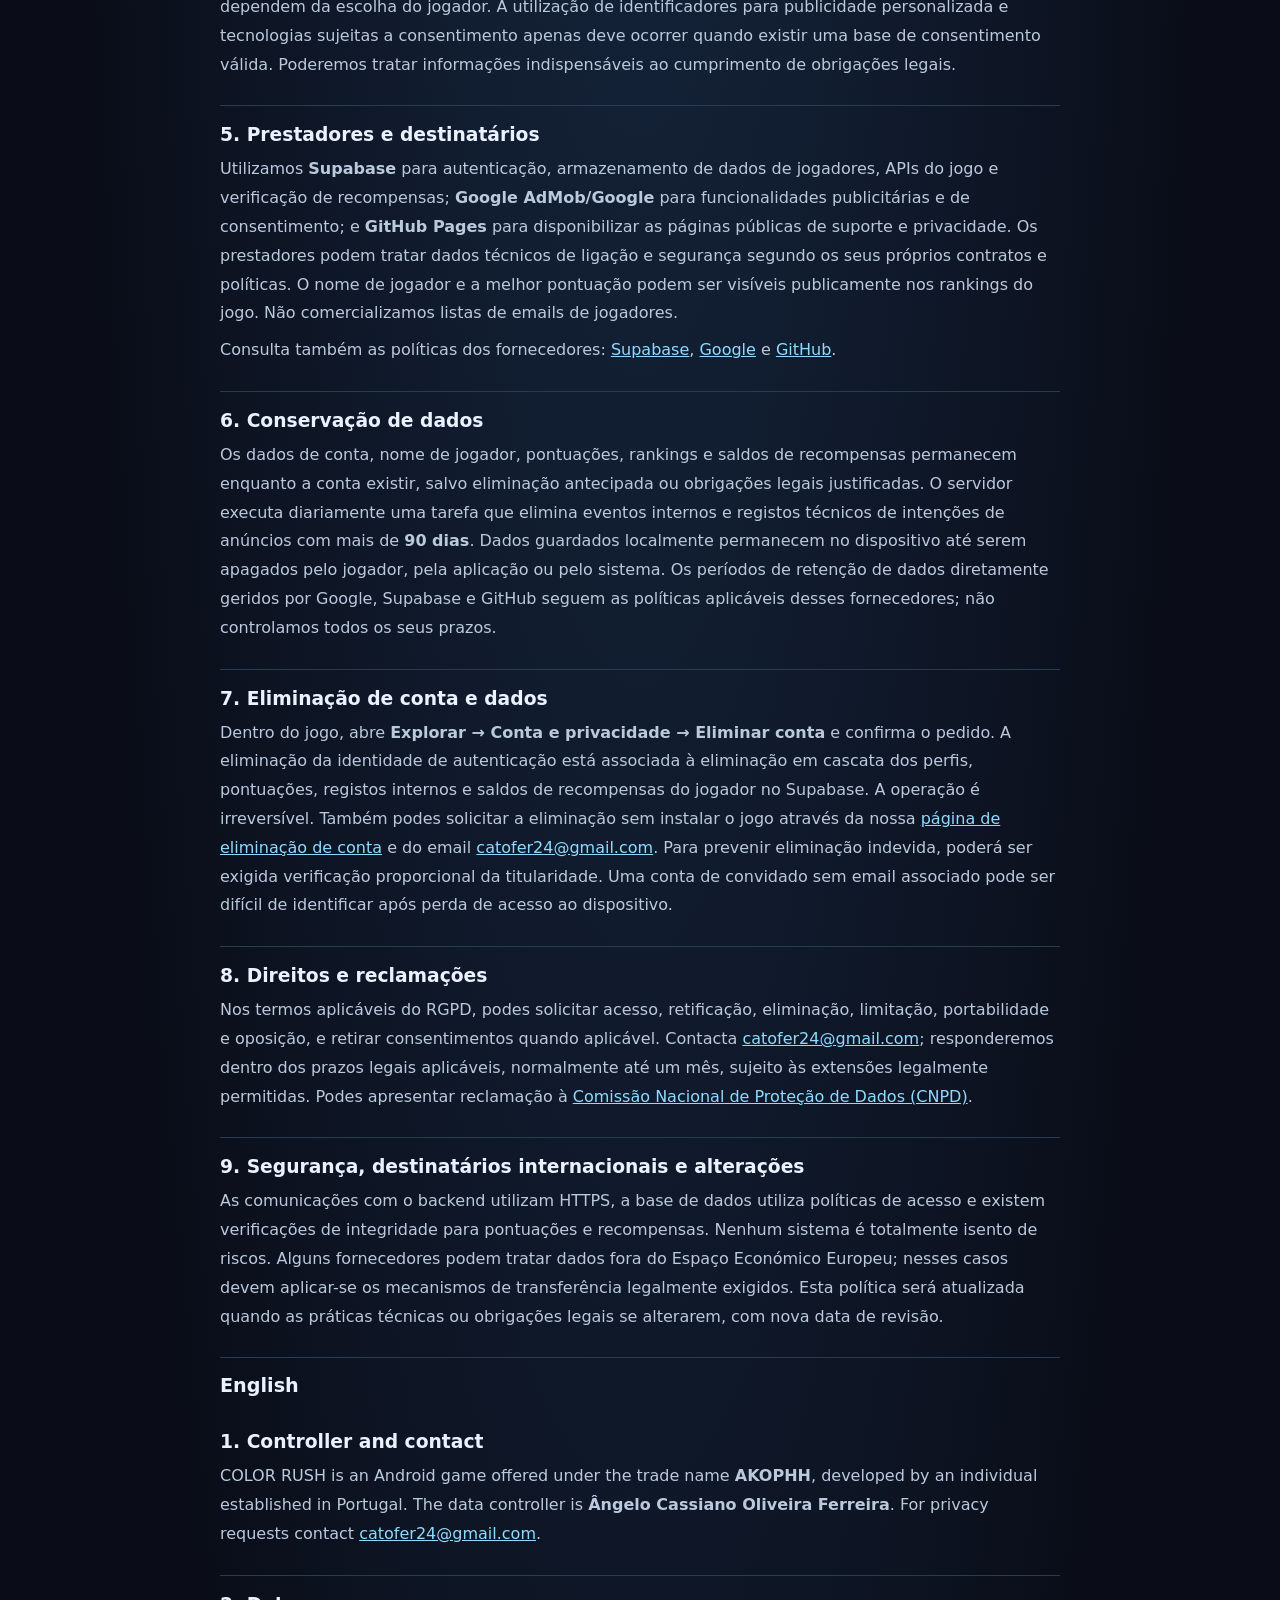
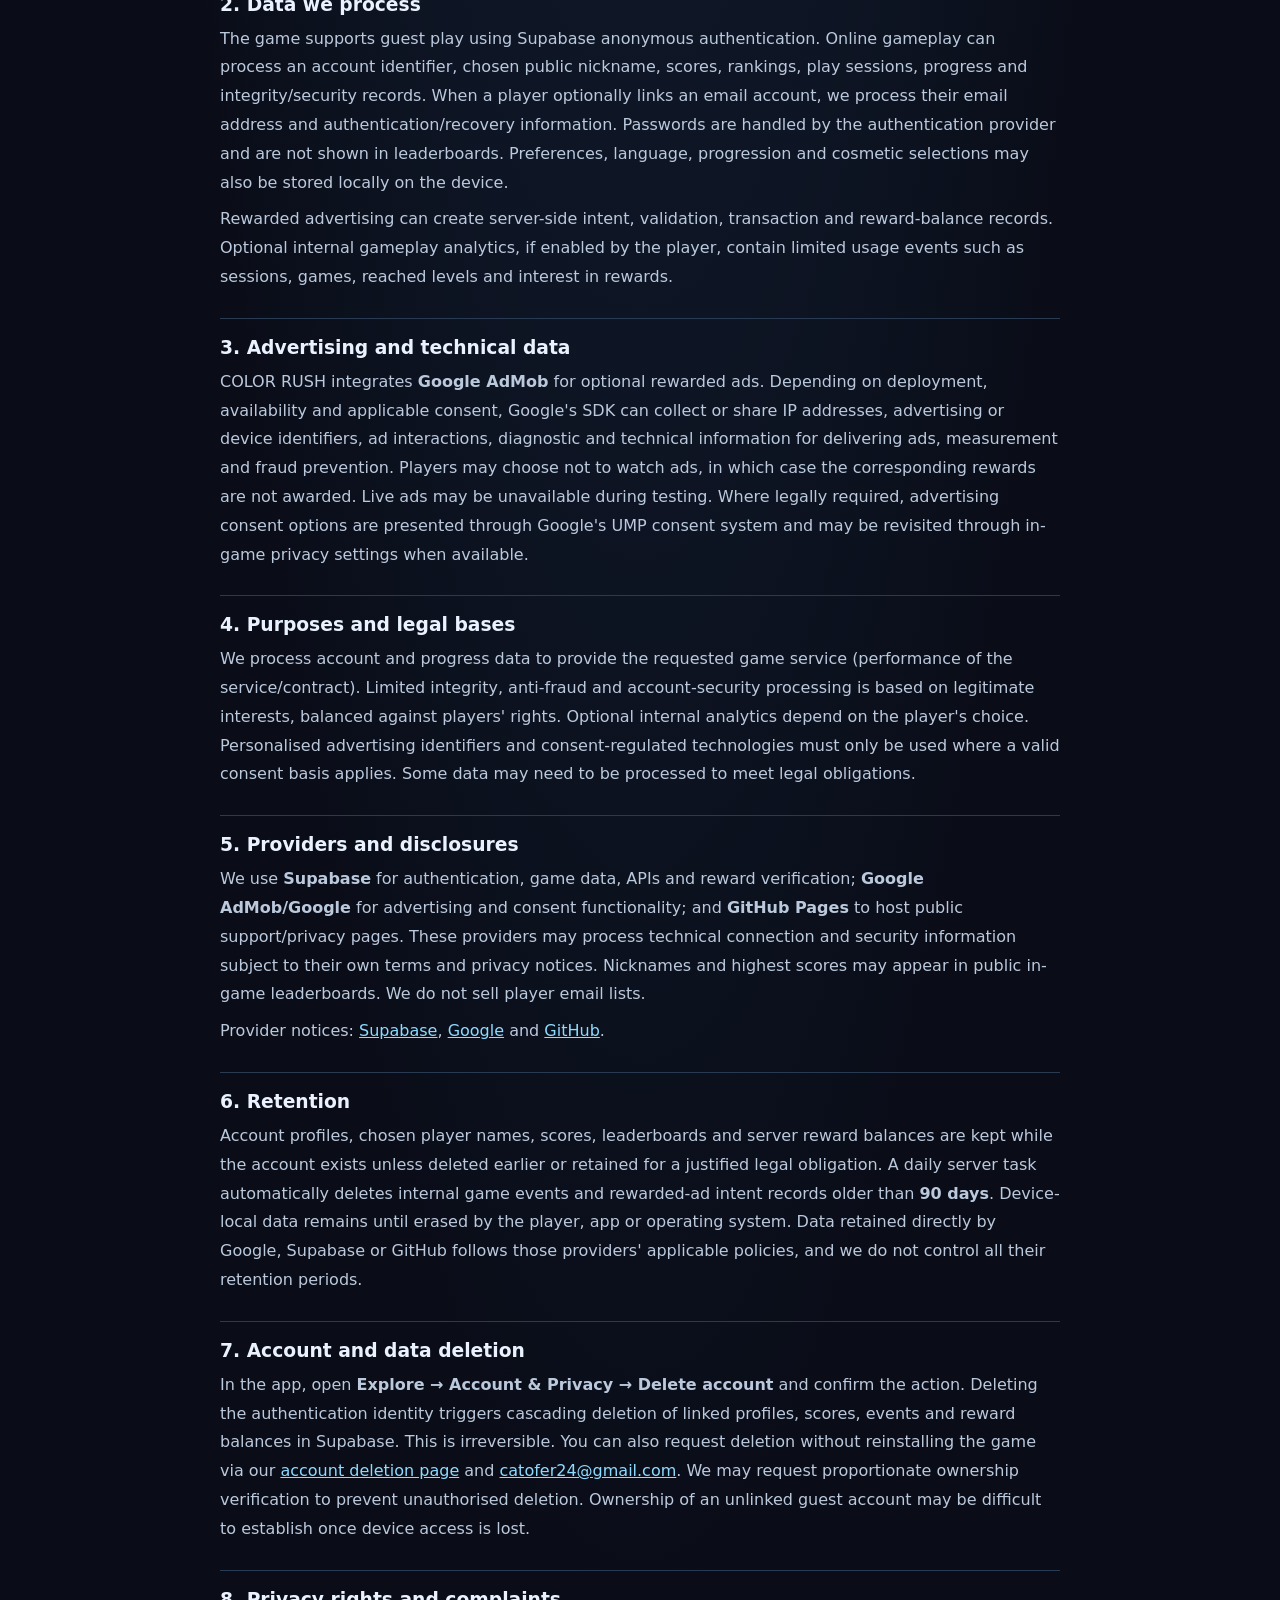
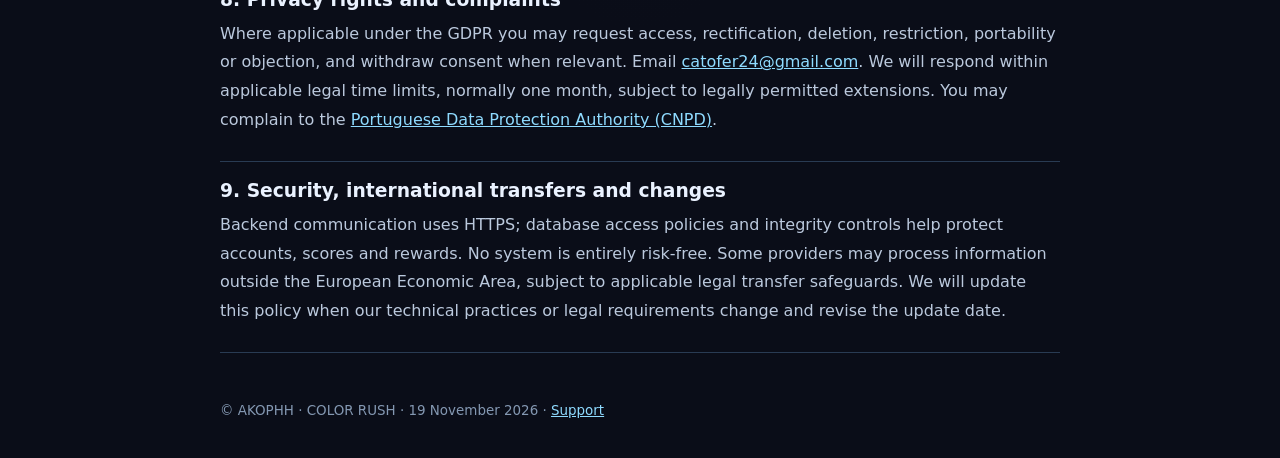
==== commit 53ae95e2: "Identify COLOR RUSH privacy data controller in Portuguese and English" ====
--- a/privacy.html
+++ b/privacy.html
@@ -21,11 +21,11 @@
 <div class="eyebrow">AKOPHH · ANDROID GAME</div>
 <h1>Política de <span>Privacidade</span></h1>
 <p class="policy-meta">COLOR RUSH / Privacy Policy · Atualizada / Updated: 19 November 2026</p>
-<div class="policy-alert"><strong>Identificação em conclusão / Identity pending:</strong> O nome civil do responsável pelo tratamento deve ser acrescentado a esta política antes de ser submetida na Google Play. A presente versão já descreve os tratamentos identificados na aplicação, mas ainda não é a versão definitiva. / The controller's legal name must be added before submission to Google Play. This is not yet the definitive version.</div>
+
 <div class="policy-nav"><a href="#portugues">Português</a><a href="#english">English</a><a href="delete-account.html">Eliminar conta / Delete account</a></div>
 <section id="portugues">
 <h2>Português (Portugal)</h2>
-<div class="policy-section"><h3>1. Responsável e contacto</h3><p>O COLOR RUSH é um jogo Android publicado sob o nome comercial <strong>AKOPHH</strong>, desenvolvido por uma pessoa singular estabelecida em Portugal. <strong>Nome civil do responsável: a inserir antes da publicação.</strong> Para questões de privacidade e exercício de direitos, escreve para <a href="mailto:catofer24@gmail.com?subject=COLOR%20RUSH%20-%20Privacidade">catofer24@gmail.com</a>.</p></div>
+<div class="policy-section"><h3>1. Responsável e contacto</h3><p>O COLOR RUSH é um jogo Android publicado sob o nome comercial <strong>AKOPHH</strong>, desenvolvido por uma pessoa singular estabelecida em Portugal. O responsável pelo tratamento é <strong>Ângelo Cassiano Oliveira Ferreira</strong>. Para questões de privacidade e exercício de direitos, escreve para <a href="mailto:catofer24@gmail.com?subject=COLOR%20RUSH%20-%20Privacidade">catofer24@gmail.com</a>.</p></div>
 <div class="policy-section"><h3>2. Dados tratados</h3><p>O jogo permite jogar com uma conta de convidado gerada através da autenticação anónima do Supabase. Para guardar e mostrar o progresso online tratamos um identificador de jogador, nome público escolhido, pontuações, classificações, partidas, progresso de jogo e registos de integridade/segurança. Se o jogador optar por associar uma conta por email, tratamos também o endereço de email e os elementos necessários à autenticação e recuperação. As palavras-passe são geridas pelo serviço de autenticação, não publicadas nos rankings.</p><p>O jogo mantém também dados locais no dispositivo, incluindo preferências, idioma, progresso e personalização. O uso de anúncios recompensados pode gerar registos de intenção, validação, transações e saldo de recompensas. As estatísticas internas opcionais, quando autorizadas pelo jogador, incluem eventos limitados de utilização, como início de sessão, partidas, níveis e interesse em recompensas.</p></div>
 <div class="policy-section"><h3>3. Publicidade e dados técnicos</h3><p>O COLOR RUSH integra o <strong>Google AdMob</strong> para anúncios recompensados opcionais. Dependendo da configuração, disponibilidade e consentimento aplicável, o SDK da Google pode recolher ou partilhar endereço IP, identificadores do dispositivo e de publicidade, interações com anúncios, informação de diagnóstico e dados técnicos para apresentar anúncios, medir desempenho e prevenir fraude. O jogador pode optar por não ver anúncios recompensados; nesse caso, as recompensas associadas não são disponibilizadas. Os anúncios reais podem estar temporariamente indisponíveis durante o período de testes.</p><p>Quando exigido pela legislação aplicável, o jogo apresenta as opções de consentimento publicitário através da plataforma de consentimento Google UMP. O consentimento pode ser revisto através das opções de privacidade do jogo, quando disponíveis.</p></div>
 <div class="policy-section"><h3>4. Finalidades e fundamentos</h3><p>Tratamos os dados de conta e progresso para prestar o serviço de jogo e disponibilizar funcionalidades solicitadas pelo jogador (execução do serviço/contrato). Tratamos dados estritamente necessários à prevenção de fraude, proteção de contas e integridade dos rankings com base no nosso interesse legítimo em proteger o serviço, ponderado com os direitos dos utilizadores. As estatísticas opcionais dependem da escolha do jogador. A utilização de identificadores para publicidade personalizada e tecnologias sujeitas a consentimento apenas deve ocorrer quando existir uma base de consentimento válida. Poderemos tratar informações indispensáveis ao cumprimento de obrigações legais.</p></div>
@@ -37,7 +37,7 @@
 </section>
 <section id="english">
 <h2>English</h2>
-<div class="policy-section"><h3>1. Controller and contact</h3><p>COLOR RUSH is an Android game offered under the trade name <strong>AKOPHH</strong>, developed by an individual established in Portugal. <strong>Controller's legal name: to be inserted before publication.</strong> For privacy requests contact <a href="mailto:catofer24@gmail.com?subject=COLOR%20RUSH%20-%20Privacy">catofer24@gmail.com</a>.</p></div>
+<div class="policy-section"><h3>1. Controller and contact</h3><p>COLOR RUSH is an Android game offered under the trade name <strong>AKOPHH</strong>, developed by an individual established in Portugal. The data controller is <strong>Ângelo Cassiano Oliveira Ferreira</strong>. For privacy requests contact <a href="mailto:catofer24@gmail.com?subject=COLOR%20RUSH%20-%20Privacy">catofer24@gmail.com</a>.</p></div>
 <div class="policy-section"><h3>2. Data we process</h3><p>The game supports guest play using Supabase anonymous authentication. Online gameplay can process an account identifier, chosen public nickname, scores, rankings, play sessions, progress and integrity/security records. When a player optionally links an email account, we process their email address and authentication/recovery information. Passwords are handled by the authentication provider and are not shown in leaderboards. Preferences, language, progression and cosmetic selections may also be stored locally on the device.</p><p>Rewarded advertising can create server-side intent, validation, transaction and reward-balance records. Optional internal gameplay analytics, if enabled by the player, contain limited usage events such as sessions, games, reached levels and interest in rewards.</p></div>
 <div class="policy-section"><h3>3. Advertising and technical data</h3><p>COLOR RUSH integrates <strong>Google AdMob</strong> for optional rewarded ads. Depending on deployment, availability and applicable consent, Google's SDK can collect or share IP addresses, advertising or device identifiers, ad interactions, diagnostic and technical information for delivering ads, measurement and fraud prevention. Players may choose not to watch ads, in which case the corresponding rewards are not awarded. Live ads may be unavailable during testing. Where legally required, advertising consent options are presented through Google's UMP consent system and may be revisited through in-game privacy settings when available.</p></div>
 <div class="policy-section"><h3>4. Purposes and legal bases</h3><p>We process account and progress data to provide the requested game service (performance of the service/contract). Limited integrity, anti-fraud and account-security processing is based on legitimate interests, balanced against players' rights. Optional internal analytics depend on the player's choice. Personalised advertising identifiers and consent-regulated technologies must only be used where a valid consent basis applies. Some data may need to be processed to meet legal obligations.</p></div>
